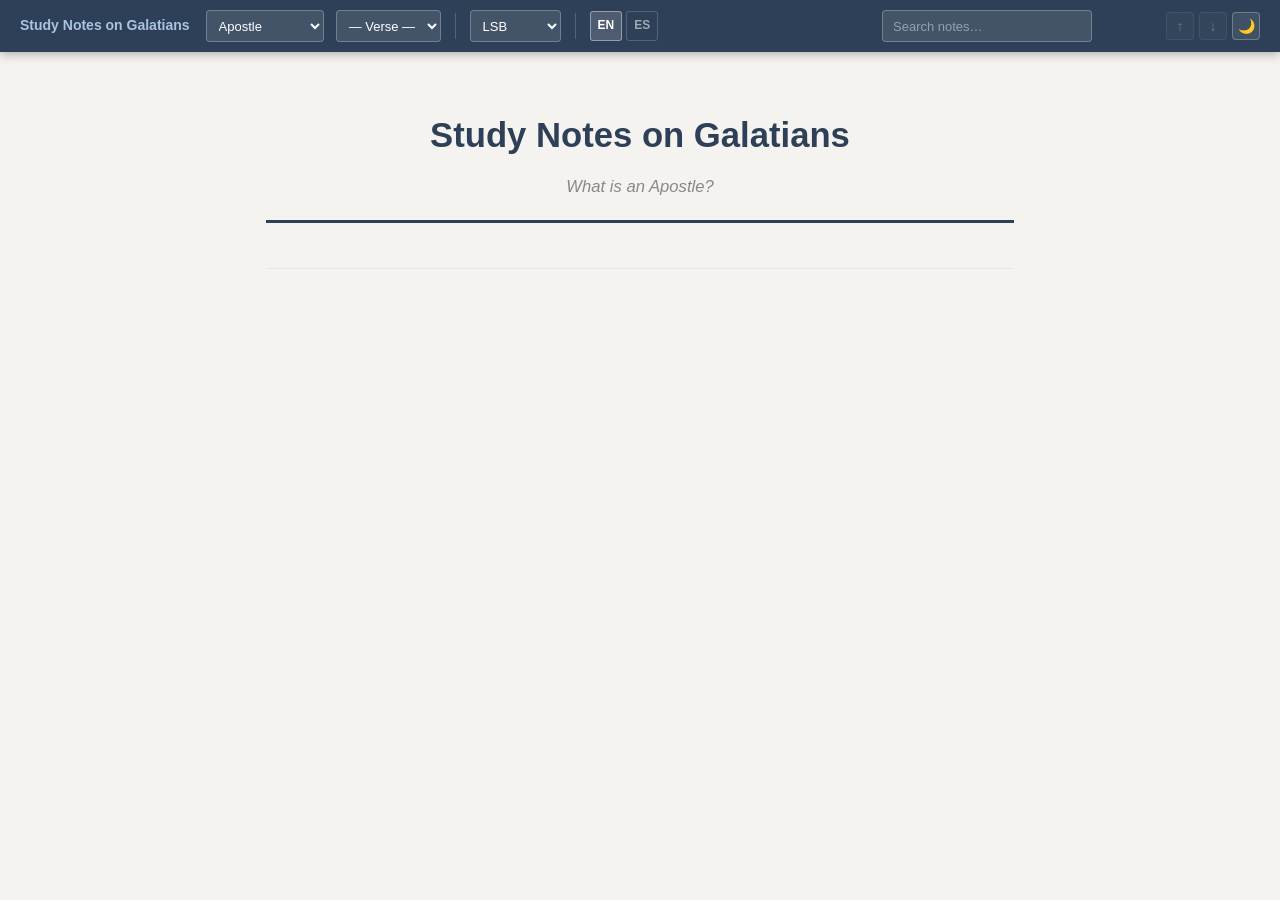
==== apostle-en.html @ aae6a073 "Add bilingual Apostle page shells and shared navigation" ====
<!DOCTYPE html>
<html lang="en" data-lang="en" data-chapter="-4">
<head>
<meta charset="UTF-8">
<meta name="viewport" content="width=device-width, initial-scale=1.0">
<title>What is an Apostle?</title>
<link rel="stylesheet" href="galatians.css?v=introduction-map-1">
<script src="https://www.biblegateway.com/public/link-to-us/tooltips/bglinks.js"></script>
</head>
<body>

<nav id="topbar"></nav>

<main class="page" id="content">

<p class="doc-title">Study Notes on Galatians</p>
<p class="doc-subtitle">What is an Apostle?</p>
<hr class="divider">

<!-- Teaching content awaits text supplied or authorized by the user. -->

<p class="timestamp" id="lastmod"></p>

</main>

<script src="nav.js"></script>
<script src="galatians.js"></script>
</body>
</html>
---- galatians.css ----
.introduction-map { margin: 1.5rem 0; }
.introduction-map img { display: block; width: 100%; height: auto; }
.introduction-map figcaption { margin-top: 0.5rem; font-size: 0.9rem; line-height: 1.6; }

/* ── CSS custom properties ── */
:root {
  --bg:             #f5f3ef;
  --text:           #1a1f2e;
  --topbar-bg:      #2E4057;
  --topbar-opt-bg:  #2E4057;
  --title-color:    #2E4057;
  --subtitle-color: #888;
  --divider-color:  #2E4057;
  --h1-color:       #2E4057;
  --h1-border:      #c5d0dc;
  --h2-color:       #4A6FA5;
  --h3-color:       #6B8CAE;
  --src-color:      #b0b0b0;
  --bq-color:       #444;
  --bq-border:      #c8d4e0;
  --bq-ref:         #1a1f2e;
  --mark-bg:        #fff176;
  --mark-text:      inherit;
  --mark-cur-bg:    #ff8f00;
  --mark-cur-text:  white;
  --ts-color:       #ccc;
  --ts-border:      #e8e8e8;
  --ref-border:     #8aaac8;
  --ref-hover:      #4A6FA5;
  --topbar-title:   #a8c4e0;
}

[data-theme="dark"] {
  --bg:             #1c1f28;
  --text:           #c8c4ba;
  --topbar-bg:      #141720;
  --topbar-opt-bg:  #1c2030;
  --title-color:    #6a90b8;
  --subtitle-color: #606060;
  --divider-color:  #2a3d52;
  --h1-color:       #6a90b8;
  --h1-border:      #2a3545;
  --h2-color:       #4e7aa0;
  --h3-color:       #4e6a84;
  --src-color:      #505050;
  --bq-color:       #8a8278;
  --bq-border:      #2a3545;
  --bq-ref:         #c8c4ba;
  --mark-bg:        #4a4200;
  --mark-text:      #e8de90;
  --mark-cur-bg:    #7a4800;
  --mark-cur-text:  #ffe0a0;
  --ts-color:       #404040;
  --ts-border:      #252830;
  --ref-border:     #3a5a78;
  --ref-hover:      #6a90b8;
  --topbar-title:   #5a7a98;
}

*, *::before, *::after { box-sizing: border-box; margin: 0; padding: 0; }
body {
  font-family: Georgia, 'Times New Roman', serif;
  font-size: 16px;
  line-height: 1.8;
  color: var(--text);
  background: var(--bg);
}
.topbar {
  position: sticky;
  top: 0;
  z-index: 100;
  background: var(--topbar-bg);
  color: white;
  padding: 0 20px;
  display: flex;
  align-items: center;
  gap: 12px;
  height: 52px;
  box-shadow: 0 2px 10px rgba(0,0,0,0.3);
}
.topbar-title {
  font-family: Arial, sans-serif;
  font-weight: bold;
  font-size: 14px;
  color: var(--topbar-title);
  white-space: nowrap;
  margin-right: 4px;
}
.topbar select {
  height: 32px;
  padding: 0 8px;
  border: 1px solid rgba(255,255,255,0.25);
  border-radius: 4px;
  background: rgba(255,255,255,0.1);
  color: white;
  font-size: 13px;
  cursor: pointer;
  outline: none;
  font-family: Arial, sans-serif;
}
.topbar select option { background: var(--topbar-opt-bg); color: white; }
.topbar select:focus { border-color: rgba(255,255,255,0.55); }
.topbar select:disabled { opacity: 0.45; cursor: default; }
.topbar-sep {
  width: 1px;
  height: 26px;
  background: rgba(255,255,255,0.18);
  flex-shrink: 0;
  margin: 0 2px;
}
.search-group {
  display: flex;
  align-items: center;
  gap: 5px;
  margin-left: auto;
}
.search-group input[type=text] {
  height: 32px;
  width: 210px;
  padding: 0 10px;
  border: 1px solid rgba(255,255,255,0.25);
  border-radius: 4px;
  background: rgba(255,255,255,0.1);
  color: white;
  font-size: 13px;
  font-family: Arial, sans-serif;
  outline: none;
}
.search-group input[type=text]::placeholder { color: rgba(255,255,255,0.45); }
.search-group input[type=text]:focus { border-color: rgba(255,255,255,0.65); background: rgba(255,255,255,0.16); }
.match-count {
  font-size: 12px;
  font-family: Arial, sans-serif;
  color: rgba(255,255,255,0.65);
  white-space: nowrap;
  min-width: 64px;
  text-align: center;
}
.topbar button {
  height: 28px;
  width: 28px;
  border: 1px solid rgba(255,255,255,0.25);
  border-radius: 4px;
  background: rgba(255,255,255,0.09);
  color: white;
  font-size: 14px;
  cursor: pointer;
  display: flex;
  align-items: center;
  justify-content: center;
  transition: background 0.12s;
  flex-shrink: 0;
}
.topbar button:hover:not(:disabled) { background: rgba(255,255,255,0.2); }
.topbar button:disabled { opacity: 0.3; cursor: default; }
.page {
  max-width: 820px;
  margin: 0 auto;
  padding: 52px 36px 96px 36px;
}
.doc-title {
  font-family: Arial, sans-serif;
  font-size: 26pt;
  font-weight: bold;
  color: var(--title-color);
  text-align: center;
  margin-bottom: 0.15em;
}
.doc-subtitle {
  font-size: 12.5pt;
  color: var(--subtitle-color);
  font-style: italic;
  text-align: center;
  font-family: Arial, sans-serif;
  margin-bottom: 1.1em;
}
hr.divider {
  border: none;
  border-top: 3px solid var(--divider-color);
  margin: 0 0 2.2em 0;
}
h1 {
  font-family: Arial, sans-serif;
  font-size: 19pt;
  color: var(--h1-color);
  margin: 2.2em 0 0.5em 0;
  padding-bottom: 0.25em;
  border-bottom: 1px solid var(--h1-border);
  scroll-margin-top: 68px;
}
h2 {
  font-family: Arial, sans-serif;
  font-size: 13.5pt;
  color: var(--h2-color);
  margin: 1.8em 0 0.5em 0;
  scroll-margin-top: 68px;
}
h3 {
  font-family: Arial, sans-serif;
  font-size: 11pt;
  color: var(--h3-color);
  font-weight: bold;
  margin: 1.5em 0 0.4em 0;
  scroll-margin-top: 68px;
}
p { margin: 0 0 0.85em 0; font-size: 11pt; }
.src { color: var(--src-color); font-style: italic; font-size: 9pt; font-family: Arial, sans-serif; }
.bq {
  margin: 0.4em 2.8em 0.9em 2.8em;
  font-style: italic;
  color: var(--bq-color);
  border-left: 3px solid var(--bq-border);
  padding-left: 1.1em;
  font-size: 10.5pt;
}
.bq .ref { font-style: normal; font-weight: bold; color: var(--bq-ref); }
ol { margin: 0 0 0.9em 0; padding-left: 2.2em; font-size: 11pt; }
li { margin: 0.25em 0; }
mark {
  background: var(--mark-bg);
  color: var(--mark-text);
  border-radius: 2px;
  padding: 0 1px;
}
mark.current {
  background: var(--mark-cur-bg);
  color: var(--mark-cur-text);
  border-radius: 2px;
}
.timestamp {
  font-size: 8.5pt;
  color: var(--ts-color);
  text-align: right;
  margin-top: 4em;
  padding-top: 0.6em;
  border-top: 1px solid var(--ts-border);
  font-family: Arial, sans-serif;
}

/* ── Missionary journeys timeline ── */
.timeline-intro { margin-bottom: 2.4em; }
.timeline-note {
  color: var(--subtitle-color);
  font-family: Arial, sans-serif;
  font-size: 9.5pt;
  font-style: italic;
}
.timeline { position: relative; margin: 2.5em 0 3em; padding: 0.5em 0; }
.timeline::before {
  content: '';
  position: absolute;
  top: 0;
  bottom: 0;
  left: 50%;
  width: 3px;
  background: var(--h1-border);
  transform: translateX(-50%);
}
.timeline-entry { position: relative; width: 50%; padding: 0 2.2em 2.2em 0; }
.timeline-entry:nth-child(even) { margin-left: 50%; padding: 0 0 2.2em 2.2em; }
.timeline-marker {
  position: absolute;
  top: 0.35em;
  right: -9px;
  width: 18px;
  height: 18px;
  border: 4px solid var(--bg);
  border-radius: 50%;
  background: var(--h2-color);
  box-shadow: 0 0 0 2px var(--h2-color);
}
.timeline-entry:nth-child(even) .timeline-marker { right: auto; left: -9px; }
.timeline-card {
  padding: 1em 1.2em 0.8em;
  border: 1px solid var(--h1-border);
  border-radius: 6px;
  background: var(--bg);
  box-shadow: 0 2px 5px rgba(0,0,0,0.06);
}
.timeline-date {
  color: var(--h3-color);
  font-family: Arial, sans-serif;
  font-size: 9pt;
  font-weight: bold;
  letter-spacing: 0.04em;
  text-transform: uppercase;
}
.timeline-confidence {
  float: right;
  color: var(--src-color);
  font-size: 8pt;
  font-weight: normal;
  letter-spacing: 0;
  text-transform: none;
}
.confidence-high { color: var(--h2-color); }
.confidence-medium { color: var(--h3-color); }
.confidence-low { color: var(--src-color); }
.timeline-card h2 { margin-top: 0.15em; }
.timeline-card p:last-child { margin-bottom: 0.2em; }
.timeline-route { font-family: Arial, sans-serif; font-size: 9.5pt; }
.timeline-refs { color: var(--src-color); font-family: Arial, sans-serif; font-size: 9pt; }
/* ── Language toggle ── */
.lang-toggle { display: flex; gap: 4px; align-items: center; }
.lang-btn {
  font-family: Arial, sans-serif;
  font-size: 12px;
  font-weight: bold;
  color: rgba(255,255,255,0.55);
  text-decoration: none;
  padding: 3px 7px;
  border-radius: 3px;
  border: 1px solid rgba(255,255,255,0.18);
  transition: color 0.12s, border-color 0.12s, background 0.12s;
}
.lang-btn:hover { color: white; border-color: rgba(255,255,255,0.5); }
.lang-btn.lang-active {
  color: white;
  background: rgba(255,255,255,0.15);
  border-color: rgba(255,255,255,0.4);
}

/* ── Appendix link ── */
.appendix-link {
  font-family: Arial, sans-serif;
  font-size: 12px;
  color: rgba(255,255,255,0.65);
  text-decoration: none;
  white-space: nowrap;
  transition: color 0.12s;
}
.appendix-link:hover { color: white; text-decoration: underline; }

/* ── Chapter prev/next buttons ── */
.chap-nav {
  position: fixed;
  top: 50%;
  transform: translateY(-50%);
  z-index: 90;
  background: var(--topbar-bg);
  color: rgba(255,255,255,0.7);
  border: none;
  padding: 18px 7px;
  cursor: pointer;
  font-family: Arial, sans-serif;
  display: flex;
  flex-direction: column;
  align-items: center;
  gap: 8px;
  transition: background 0.15s, color 0.15s;
  outline: none;
  box-shadow: 2px 0 8px rgba(0,0,0,0.25);
}
.chap-nav:hover { background: var(--h2-color); color: white; }
.chap-prev { left: 0; border-radius: 0 6px 6px 0; }
.chap-next { right: 0; border-radius: 6px 0 0 6px; }
.chap-arrow { font-size: 20px; line-height: 1; }
.chap-label {
  font-size: 10px;
  writing-mode: vertical-rl;
  text-orientation: mixed;
  letter-spacing: 0.04em;
  white-space: nowrap;
}
.chap-prev .chap-label { transform: rotate(180deg); }

/* ── Responsive / mobile ── */
@media (max-width: 620px) {
  .topbar {
    height: auto;
    flex-wrap: wrap;
    padding: 8px 12px;
    gap: 6px;
  }
  .topbar-title { display: none; }
  .topbar-sep   { display: none; }

  /* Row 1: chapter select + verse select */
  #chapterSel { order: 1; flex: 0 0 auto; width: 52px; }
  #verseSel   { order: 1; flex: 1 1 0; min-width: 0; }

  /* Row 2: Bible version select, lang toggle, appendix link */
  #refVersionSel  { order: 2; flex: 0 0 auto; width: 96px; }
  .lang-toggle    { order: 2; flex: 0 0 auto; }
  .appendix-link  { order: 2; flex: 0 0 auto; font-size: 12px; }

  /* Row 3: search */
  .search-group {
    order: 3;
    width: 100%;
    margin-left: 0;
  }
  .search-group input[type=text] {
    flex: 1;
    width: auto;
    min-width: 0;
  }

  h1, h2, h3 { scroll-margin-top: 128px; }
  .page { padding-left: 18px; padding-right: 18px; }
  .bq { margin-left: 1.2em; margin-right: 1.2em; }
  .timeline { margin-top: 1.8em; }
  .timeline::before { left: 9px; }
  .timeline-entry,
  .timeline-entry:nth-child(even) {
    width: 100%;
    margin-left: 0;
    padding: 0 0 1.5em 2.2em;
  }
  .timeline-marker,
  .timeline-entry:nth-child(even) .timeline-marker { left: 0; right: auto; }
  .chap-nav {
    top: auto;
    bottom: 16px;
    transform: none;
    flex-direction: row;
    padding: 10px 14px;
    gap: 6px;
    border-radius: 6px;
    box-shadow: 0 2px 8px rgba(0,0,0,0.3);
  }
  .chap-prev { left: 12px; border-radius: 6px; }
  .chap-next { right: 12px; border-radius: 6px; }
  .chap-label { writing-mode: horizontal-tb; transform: none; font-size: 12px; }
  .chap-arrow { font-size: 16px; }
}

/* ── BibleGateway reference links ── */
a.bibleref, #content a[href*="biblegateway"] {
  color: inherit;
  text-decoration: none;
  border-bottom: 1px dotted var(--ref-border);
  cursor: help;
  transition: color 0.1s, border-color 0.1s;
}
a.bibleref:hover, #content a[href*="biblegateway"]:hover {
  color: var(--ref-hover);
  border-bottom-color: var(--ref-hover);
}
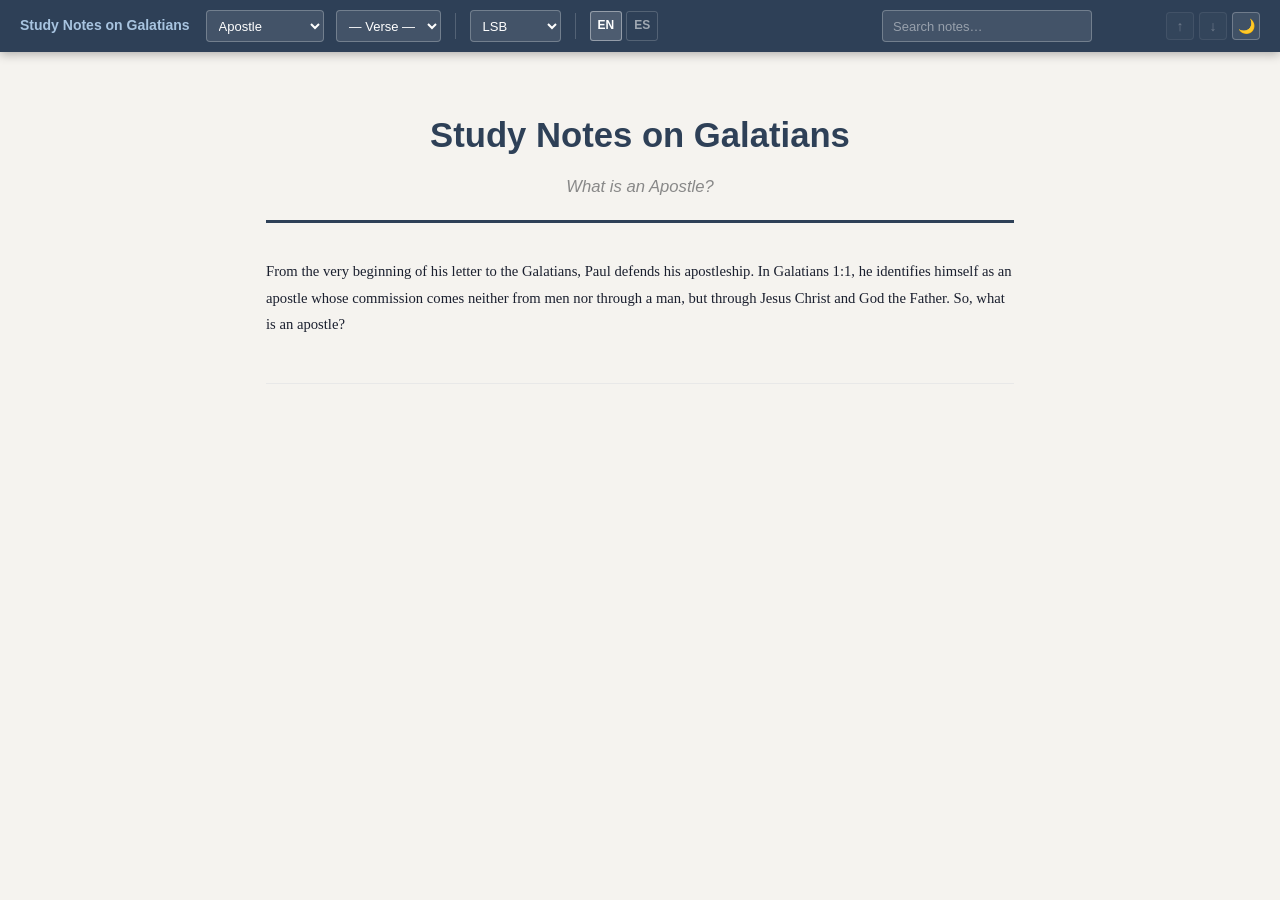
==== commit c9f390fe: "Add approved opening to bilingual Apostle pages" ====
--- a/apostle-en.html
+++ b/apostle-en.html
@@ -17,7 +17,7 @@
 <p class="doc-subtitle">What is an Apostle?</p>
 <hr class="divider">
 
-<!-- Teaching content awaits text supplied or authorized by the user. -->
+<p>From the very beginning of his letter to the Galatians, Paul defends his apostleship. In Galatians 1:1, he identifies himself as an apostle whose commission comes neither from men nor through a man, but through Jesus Christ and God the Father. So, what is an apostle?</p>
 
 <p class="timestamp" id="lastmod"></p>
 
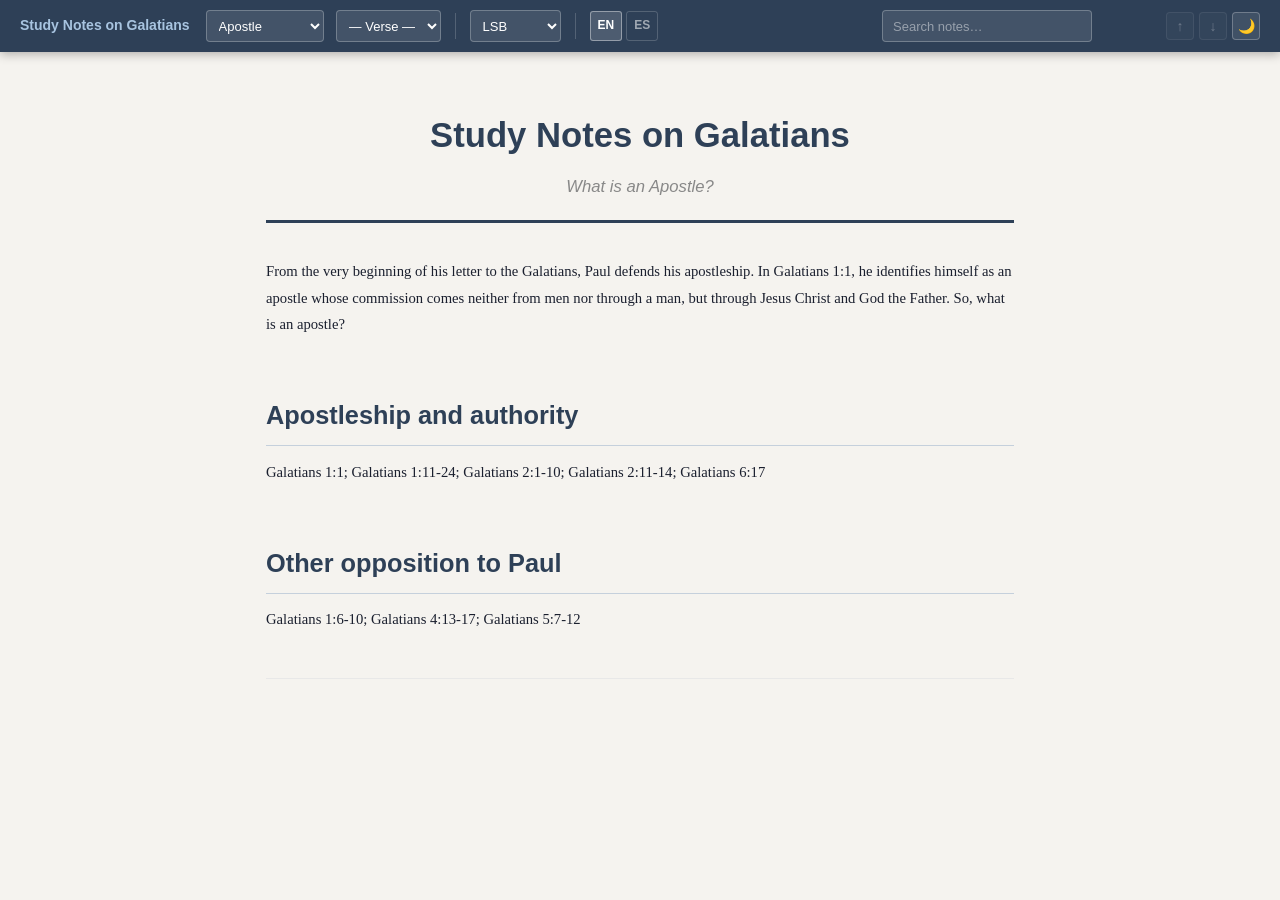
==== commit 311d409d: "Add Galatians references for apostleship and other opposition in both languages" ====
--- a/apostle-en.html
+++ b/apostle-en.html
@@ -19,6 +19,14 @@
 
 <p>From the very beginning of his letter to the Galatians, Paul defends his apostleship. In Galatians 1:1, he identifies himself as an apostle whose commission comes neither from men nor through a man, but through Jesus Christ and God the Father. So, what is an apostle?</p>
 
+<h1 id="galatians-references">Apostleship and authority</h1>
+
+<p><span>Galatians 1:1</span>; <span>Galatians 1:11-24</span>; <span>Galatians 2:1-10</span>; <span>Galatians 2:11-14</span>; <span>Galatians 6:17</span></p>
+
+<h1 id="other-opposition">Other opposition to Paul</h1>
+
+<p><span>Galatians 1:6-10</span>; <span>Galatians 4:13-17</span>; <span>Galatians 5:7-12</span></p>
+
 <p class="timestamp" id="lastmod"></p>
 
 </main>
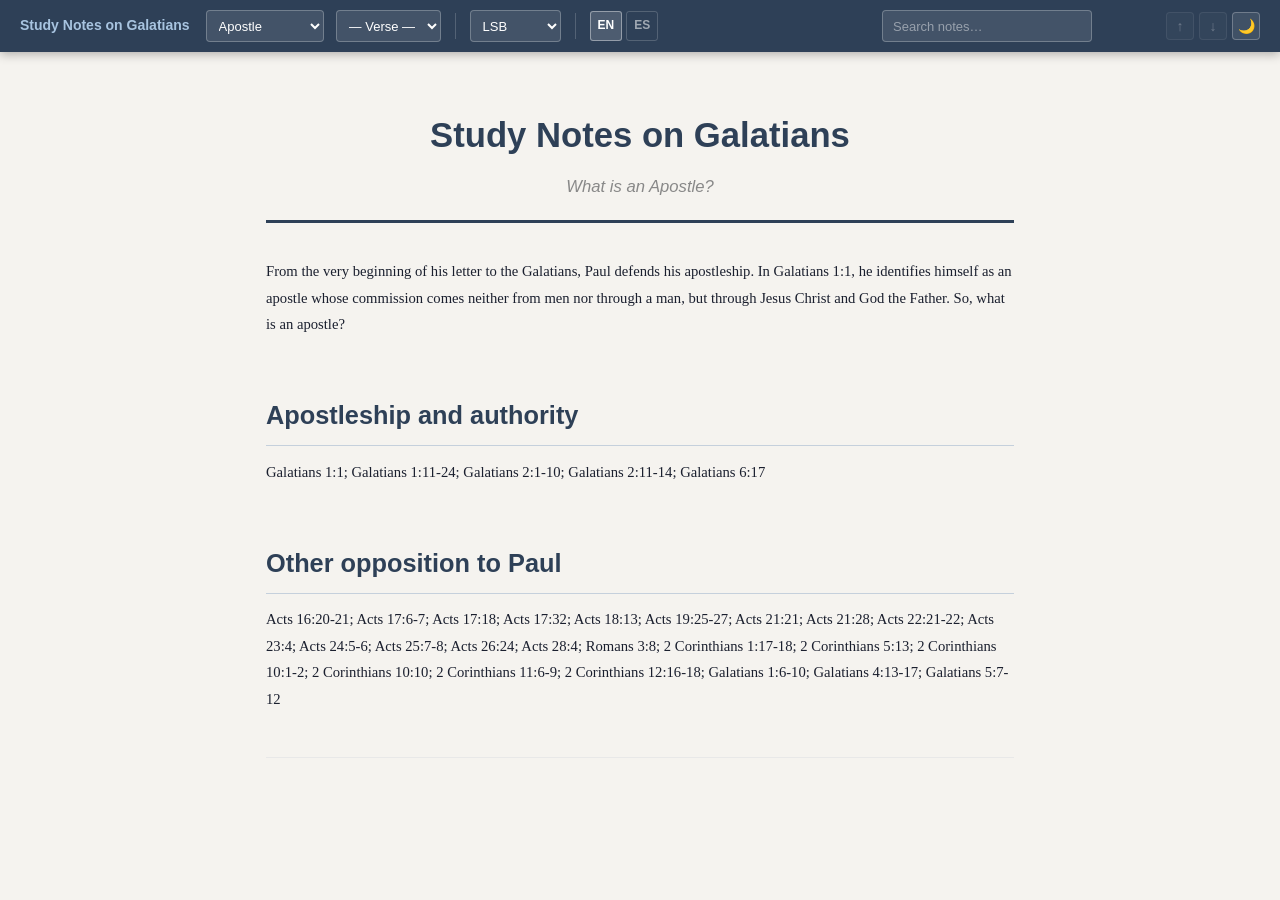
==== commit e6b9f01c: "Expand other criticism references across the New Testament in Apostle pages" ====
--- a/apostle-en.html
+++ b/apostle-en.html
@@ -25,7 +25,7 @@
 
 <h1 id="other-opposition">Other opposition to Paul</h1>
 
-<p><span>Galatians 1:6-10</span>; <span>Galatians 4:13-17</span>; <span>Galatians 5:7-12</span></p>
+<p><span>Acts 16:20-21</span>; <span>Acts 17:6-7</span>; <span>Acts 17:18</span>; <span>Acts 17:32</span>; <span>Acts 18:13</span>; <span>Acts 19:25-27</span>; <span>Acts 21:21</span>; <span>Acts 21:28</span>; <span>Acts 22:21-22</span>; <span>Acts 23:4</span>; <span>Acts 24:5-6</span>; <span>Acts 25:7-8</span>; <span>Acts 26:24</span>; <span>Acts 28:4</span>; <span>Romans 3:8</span>; <span>2 Corinthians 1:17-18</span>; <span>2 Corinthians 5:13</span>; <span>2 Corinthians 10:1-2</span>; <span>2 Corinthians 10:10</span>; <span>2 Corinthians 11:6-9</span>; <span>2 Corinthians 12:16-18</span>; <span>Galatians 1:6-10</span>; <span>Galatians 4:13-17</span>; <span>Galatians 5:7-12</span></p>
 
 <p class="timestamp" id="lastmod"></p>
 
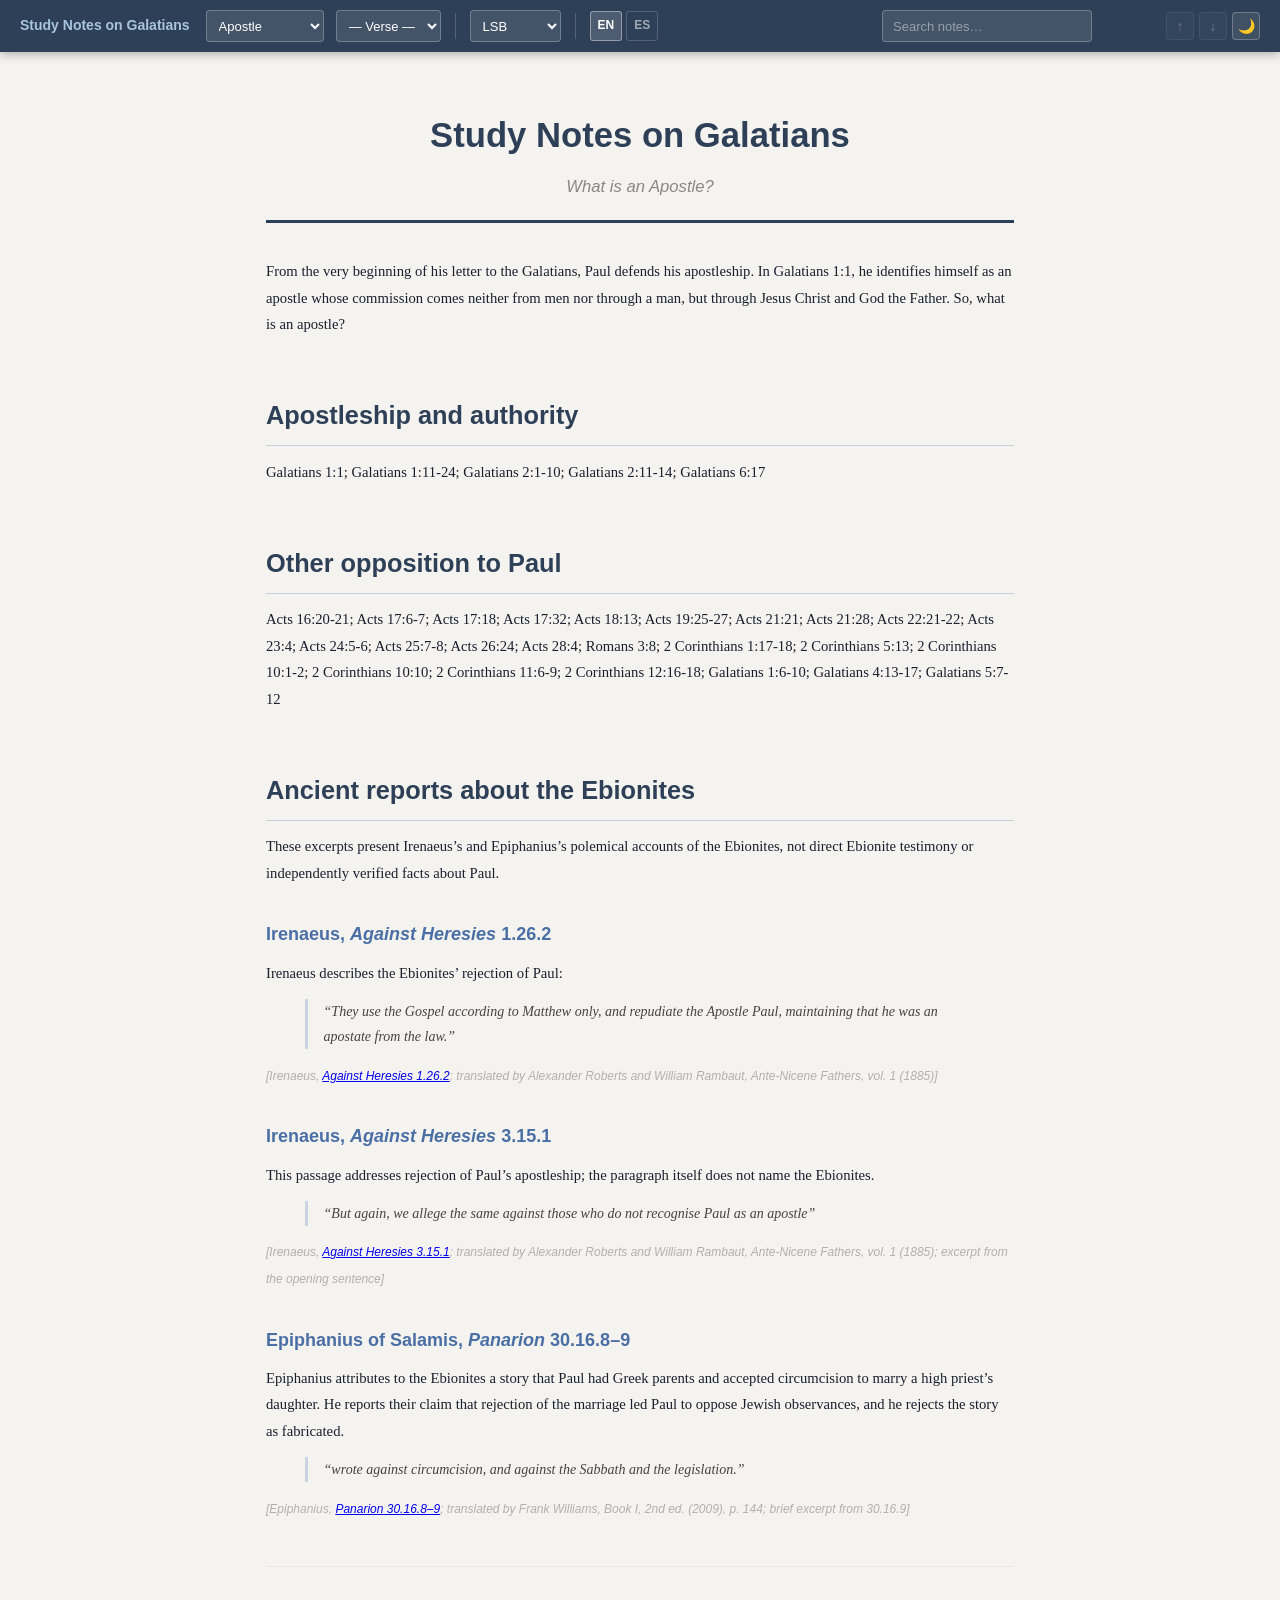
==== commit 549c8d40: "Add attributed Irenaeus and Epiphanius excerpts on Ebionites in both languages" ====
--- a/apostle-en.html
+++ b/apostle-en.html
@@ -27,6 +27,28 @@
 
 <p><span>Acts 16:20-21</span>; <span>Acts 17:6-7</span>; <span>Acts 17:18</span>; <span>Acts 17:32</span>; <span>Acts 18:13</span>; <span>Acts 19:25-27</span>; <span>Acts 21:21</span>; <span>Acts 21:28</span>; <span>Acts 22:21-22</span>; <span>Acts 23:4</span>; <span>Acts 24:5-6</span>; <span>Acts 25:7-8</span>; <span>Acts 26:24</span>; <span>Acts 28:4</span>; <span>Romans 3:8</span>; <span>2 Corinthians 1:17-18</span>; <span>2 Corinthians 5:13</span>; <span>2 Corinthians 10:1-2</span>; <span>2 Corinthians 10:10</span>; <span>2 Corinthians 11:6-9</span>; <span>2 Corinthians 12:16-18</span>; <span>Galatians 1:6-10</span>; <span>Galatians 4:13-17</span>; <span>Galatians 5:7-12</span></p>
 
+<h1 id="ebionites">Ancient reports about the Ebionites</h1>
+
+<p>These excerpts present Irenaeus&rsquo;s and Epiphanius&rsquo;s polemical accounts of the Ebionites, not direct Ebionite testimony or independently verified facts about Paul.</p>
+
+<h2>Irenaeus, <cite>Against Heresies</cite> 1.26.2</h2>
+
+<p>Irenaeus describes the Ebionites&rsquo; rejection of Paul:</p>
+<p class="bq">&ldquo;They use the Gospel according to Matthew only, and repudiate the Apostle Paul, maintaining that he was an apostate from the law.&rdquo;</p>
+<p><span class="src">[Irenaeus, <a href="https://www.newadvent.org/fathers/0103126.htm" target="_blank" rel="noopener"><cite>Against Heresies</cite> 1.26.2</a>; translated by Alexander Roberts and William Rambaut, <cite>Ante-Nicene Fathers</cite>, vol. 1 (1885)]</span></p>
+
+<h2>Irenaeus, <cite>Against Heresies</cite> 3.15.1</h2>
+
+<p>This passage addresses rejection of Paul&rsquo;s apostleship; the paragraph itself does not name the Ebionites.</p>
+<p class="bq">&ldquo;But again, we allege the same against those who do not recognise Paul as an apostle&rdquo;</p>
+<p><span class="src">[Irenaeus, <a href="https://www.newadvent.org/fathers/0103315.htm" target="_blank" rel="noopener"><cite>Against Heresies</cite> 3.15.1</a>; translated by Alexander Roberts and William Rambaut, <cite>Ante-Nicene Fathers</cite>, vol. 1 (1885); excerpt from the opening sentence]</span></p>
+
+<h2>Epiphanius of Salamis, <cite>Panarion</cite> 30.16.8&ndash;9</h2>
+
+<p>Epiphanius attributes to the Ebionites a story that Paul had Greek parents and accepted circumcision to marry a high priest&rsquo;s daughter. He reports their claim that rejection of the marriage led Paul to oppose Jewish observances, and he rejects the story as fabricated.</p>
+<p class="bq">&ldquo;wrote against circumcision, and against the Sabbath and the legislation.&rdquo;</p>
+<p><span class="src">[Epiphanius, <a href="https://yahadblogs.org/vero-yahad/Documents/Panarion-Ebionites.pdf#page=7" target="_blank" rel="noopener"><cite>Panarion</cite> 30.16.8&ndash;9</a>; translated by Frank Williams, Book I, 2nd ed. (2009), p. 144; brief excerpt from 30.16.9]</span></p>
+
 <p class="timestamp" id="lastmod"></p>
 
 </main>
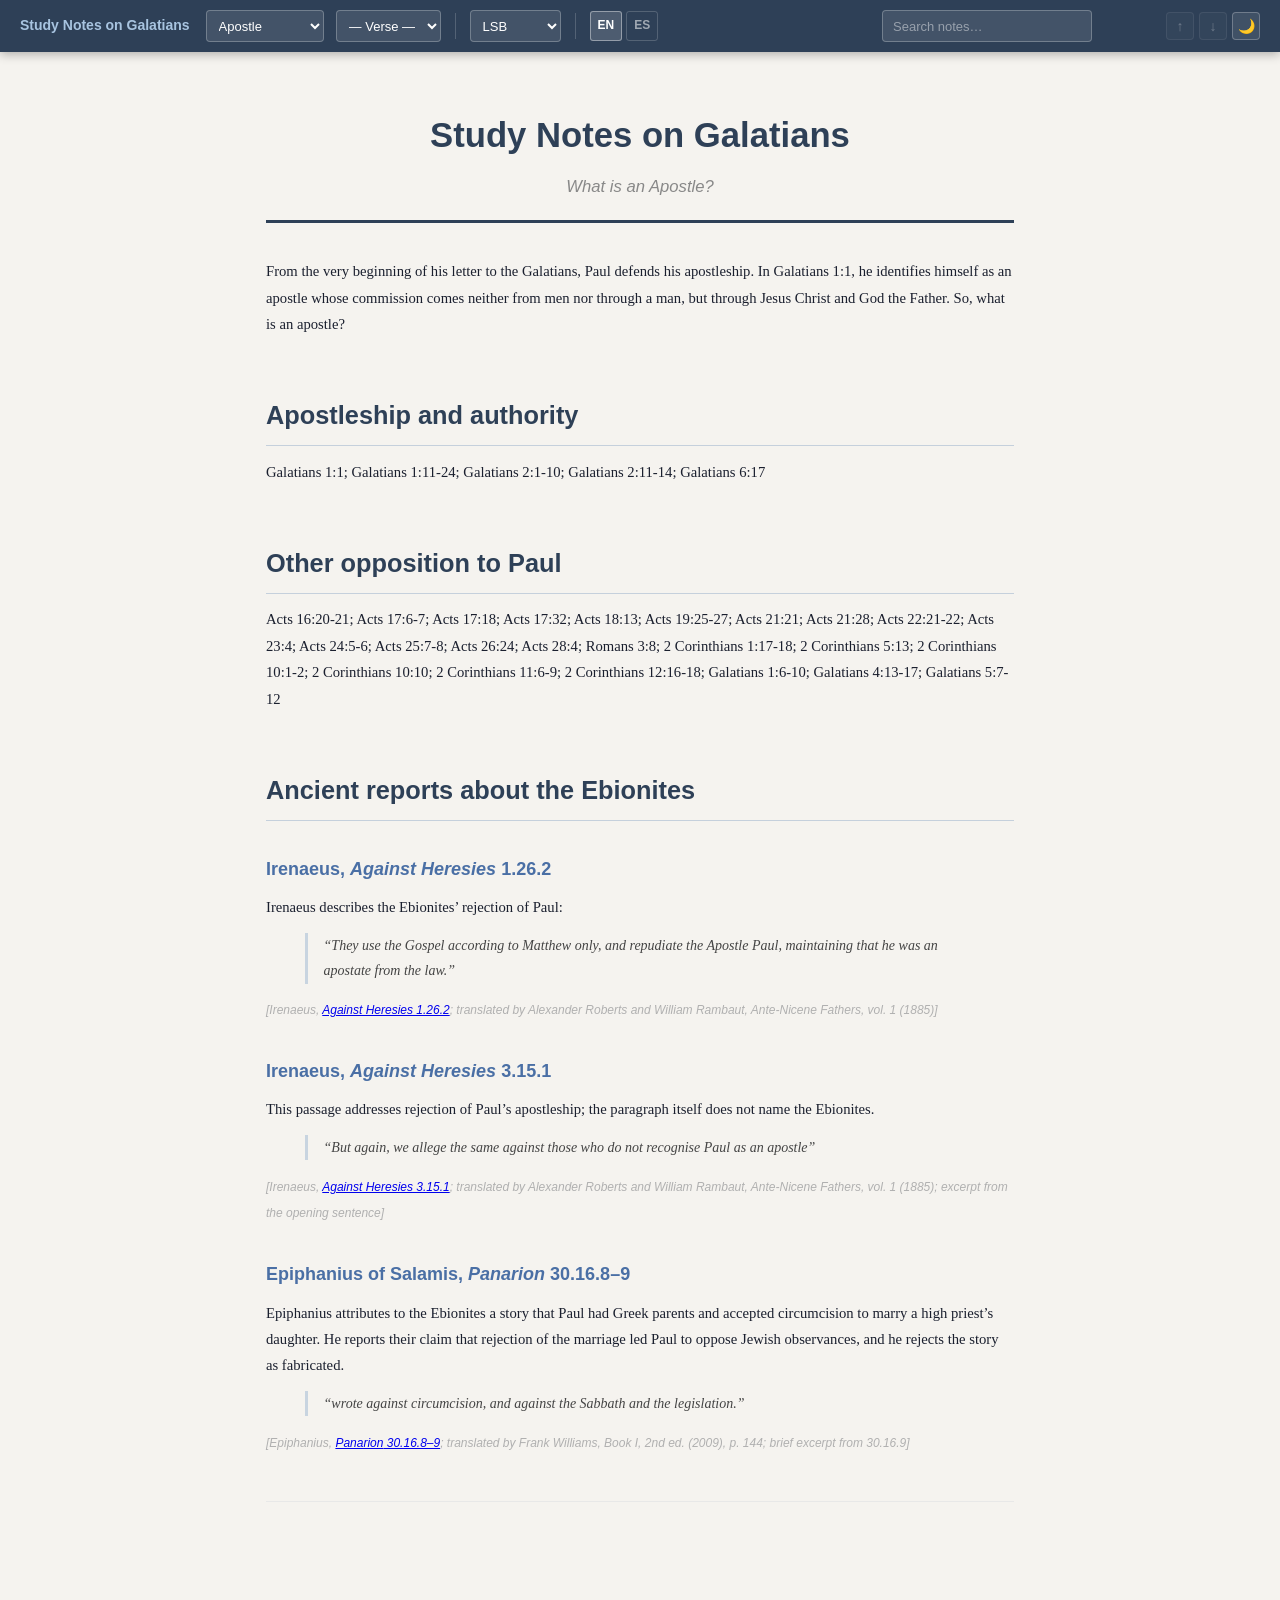
==== commit 3286a994: "Remove requested introductory disclaimer from bilingual Apostle pages" ====
--- a/apostle-en.html
+++ b/apostle-en.html
@@ -29,8 +29,6 @@
 
 <h1 id="ebionites">Ancient reports about the Ebionites</h1>
 
-<p>These excerpts present Irenaeus&rsquo;s and Epiphanius&rsquo;s polemical accounts of the Ebionites, not direct Ebionite testimony or independently verified facts about Paul.</p>
-
 <h2>Irenaeus, <cite>Against Heresies</cite> 1.26.2</h2>
 
 <p>Irenaeus describes the Ebionites&rsquo; rejection of Paul:</p>
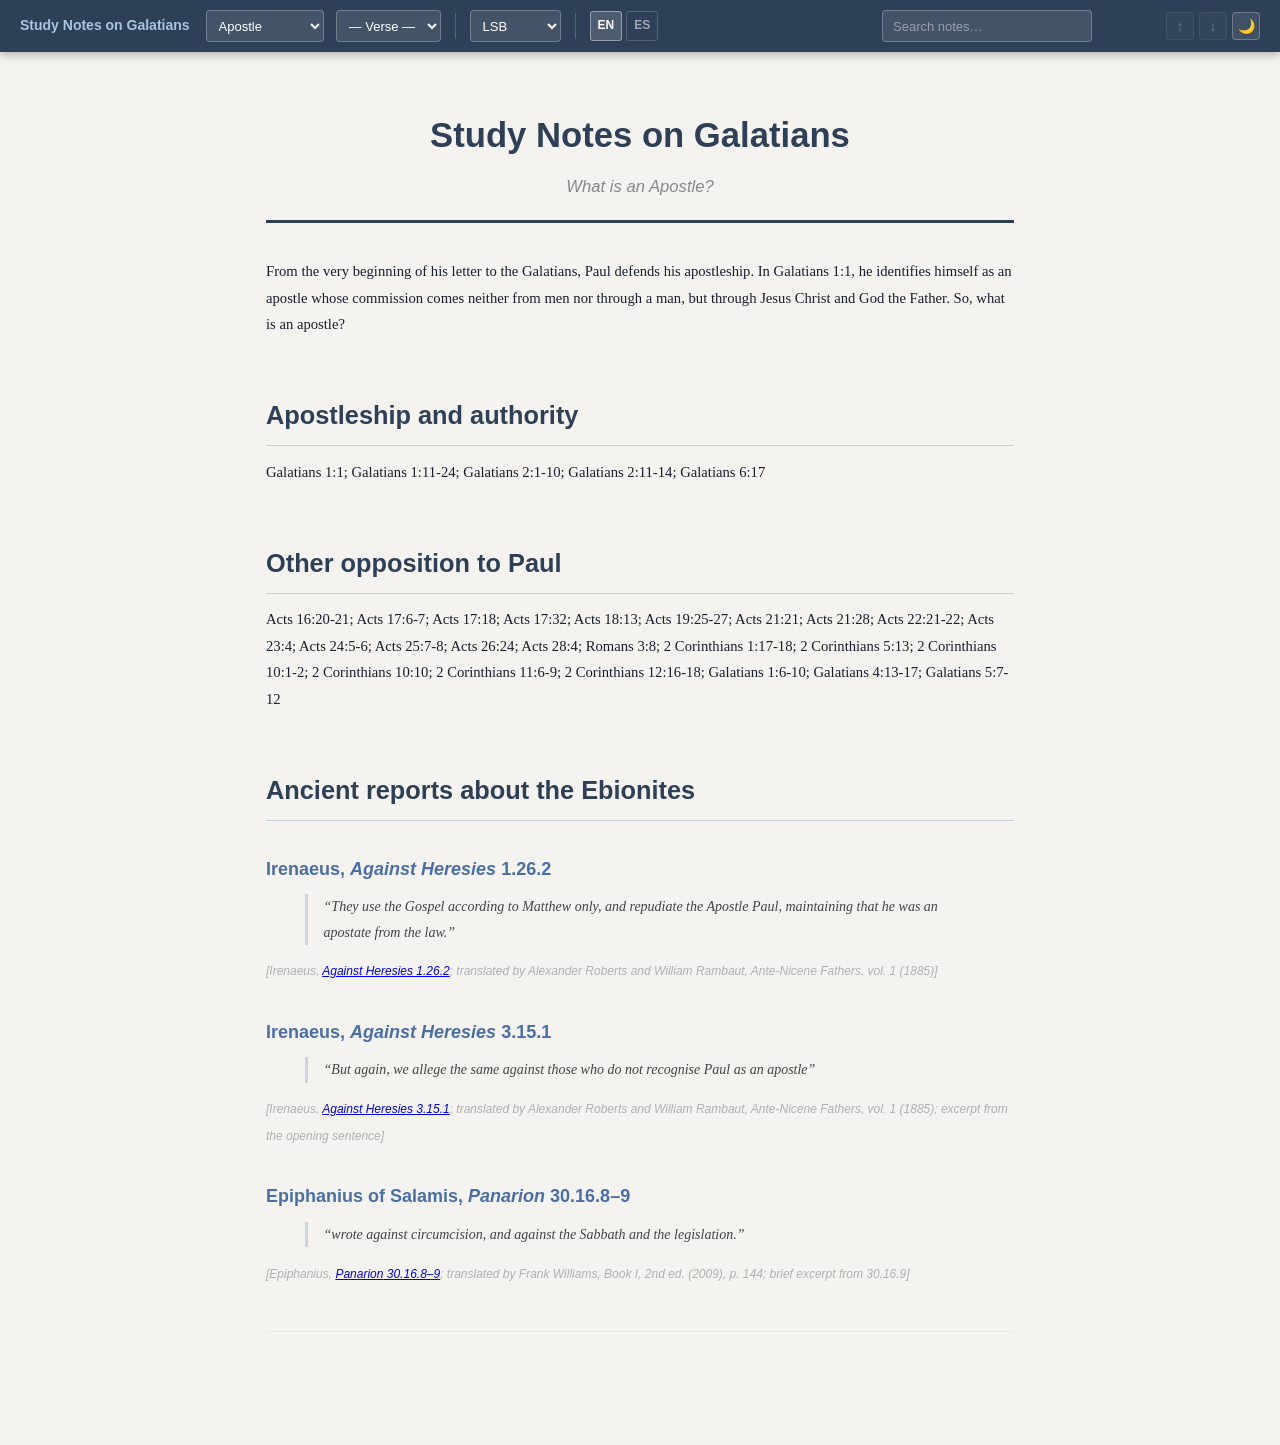
==== commit 998d433c: "Remove introductory commentary from bilingual Ebionite citations" ====
--- a/apostle-en.html
+++ b/apostle-en.html
@@ -31,19 +31,16 @@
 
 <h2>Irenaeus, <cite>Against Heresies</cite> 1.26.2</h2>
 
-<p>Irenaeus describes the Ebionites&rsquo; rejection of Paul:</p>
 <p class="bq">&ldquo;They use the Gospel according to Matthew only, and repudiate the Apostle Paul, maintaining that he was an apostate from the law.&rdquo;</p>
 <p><span class="src">[Irenaeus, <a href="https://www.newadvent.org/fathers/0103126.htm" target="_blank" rel="noopener"><cite>Against Heresies</cite> 1.26.2</a>; translated by Alexander Roberts and William Rambaut, <cite>Ante-Nicene Fathers</cite>, vol. 1 (1885)]</span></p>
 
 <h2>Irenaeus, <cite>Against Heresies</cite> 3.15.1</h2>
 
-<p>This passage addresses rejection of Paul&rsquo;s apostleship; the paragraph itself does not name the Ebionites.</p>
 <p class="bq">&ldquo;But again, we allege the same against those who do not recognise Paul as an apostle&rdquo;</p>
 <p><span class="src">[Irenaeus, <a href="https://www.newadvent.org/fathers/0103315.htm" target="_blank" rel="noopener"><cite>Against Heresies</cite> 3.15.1</a>; translated by Alexander Roberts and William Rambaut, <cite>Ante-Nicene Fathers</cite>, vol. 1 (1885); excerpt from the opening sentence]</span></p>
 
 <h2>Epiphanius of Salamis, <cite>Panarion</cite> 30.16.8&ndash;9</h2>
 
-<p>Epiphanius attributes to the Ebionites a story that Paul had Greek parents and accepted circumcision to marry a high priest&rsquo;s daughter. He reports their claim that rejection of the marriage led Paul to oppose Jewish observances, and he rejects the story as fabricated.</p>
 <p class="bq">&ldquo;wrote against circumcision, and against the Sabbath and the legislation.&rdquo;</p>
 <p><span class="src">[Epiphanius, <a href="https://yahadblogs.org/vero-yahad/Documents/Panarion-Ebionites.pdf#page=7" target="_blank" rel="noopener"><cite>Panarion</cite> 30.16.8&ndash;9</a>; translated by Frank Williams, Book I, 2nd ed. (2009), p. 144; brief excerpt from 30.16.9]</span></p>
 
